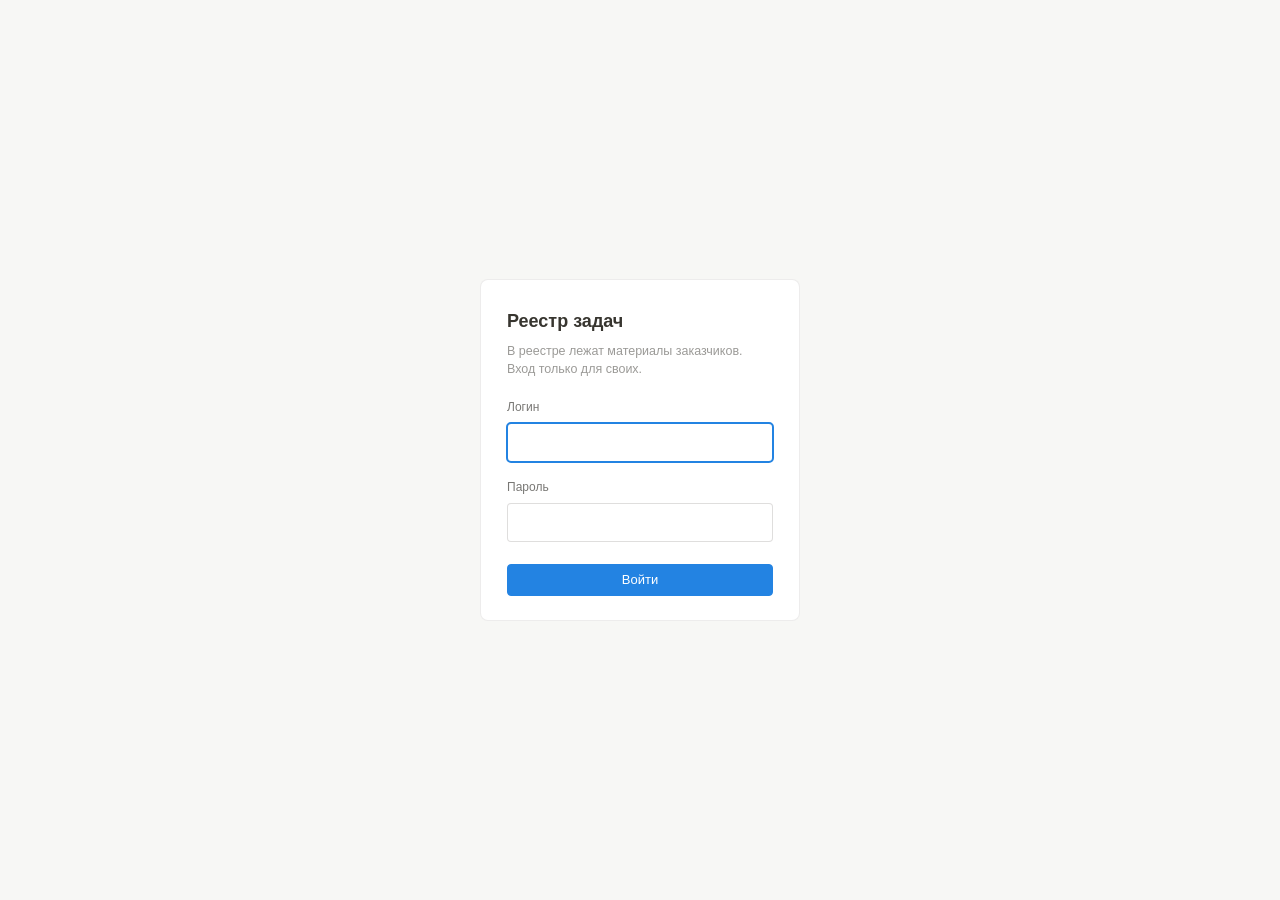
==== web/login.html @ e875ef7f "Вход по логину и паролю, запуск одной командой, разгрузка интерфейса Три вещи, которые нужны до депл" ====
<!DOCTYPE html>
<html lang="ru">
<head>
<meta charset="utf-8">
<meta name="viewport" content="width=device-width, initial-scale=1">
<title>Вход — Реестр задач</title>
<link rel="icon" href="data:image/svg+xml,<svg xmlns='http://www.w3.org/2000/svg' viewBox='0 0 16 16'><rect width='16' height='16' rx='3' fill='%23191919'/><rect x='4' y='4.2' width='8' height='1.6' rx='.8' fill='%23fff'/><rect x='4' y='7.2' width='8' height='1.6' rx='.8' fill='%23fff'/><rect x='4' y='10.2' width='4.6' height='1.6' rx='.8' fill='%23fff'/></svg>">
<link rel="stylesheet" href="app.css">
</head>
<body class="login">
  <form class="login__box" id="form">
    <div class="login__title">Реестр задач</div>
    <div class="login__sub">В реестре лежат материалы заказчиков. Вход только для своих.</div>

    <label class="field__label" for="login">Логин</label>
    <input id="login" name="login" autocomplete="username" autofocus required>

    <label class="field__label" for="password">Пароль</label>
    <input id="password" name="password" type="password" autocomplete="current-password" required>

    <div class="err" id="err" hidden></div>
    <button class="btn btn--primary btn--wide" id="submit" type="submit">Войти</button>
  </form>

<script>
"use strict";

// Страница входа не тянет app.js: он весь про реестр, который здесь ещё не
// показан, и грузить его до входа незачем.
const form = document.getElementById("form");
const err = document.getElementById("err");
const submit = document.getElementById("submit");

form.addEventListener("submit", async ev => {
  ev.preventDefault();
  err.hidden = true;
  submit.disabled = true;
  submit.textContent = "Проверяю…";

  try {
    const res = await fetch("/api/login", {
      method: "POST",
      headers: { "Content-Type": "application/json" },
      body: JSON.stringify({
        login: document.getElementById("login").value,
        password: document.getElementById("password").value,
      }),
    });
    if (res.ok) {
      location.href = "/";
      return;
    }
    const body = await res.json().catch(() => null);
    // Сообщение приходит с сервера и одинаково для любой неверной пары: иначе
    // подбирающий бесплатно узнаёт список заведённых логинов.
    err.textContent = (body && body.error) || "не удалось войти";
  } catch (e) {
    err.textContent = "сервер не ответил: " + e.message;
  }

  err.hidden = false;
  submit.disabled = false;
  submit.textContent = "Войти";
  document.getElementById("password").value = "";
  document.getElementById("password").focus();
});
</script>
</body>
</html>
---- web/app.css ----
/* Оформление реестра.
   Светлая тема с тонкими линейками: интерфейс должен читаться как документ, а не
   как панель управления. Числа в разметку не попадают — их присылает сервер. */

:root {
  --text: #37352f;
  --muted: #787774;
  --faint: #9b9a97;
  --bg: #ffffff;
  --panel: #f7f7f5;
  --hover: rgba(55, 53, 47, .06);
  --line: rgba(55, 53, 47, .09);
  --line-firm: rgba(55, 53, 47, .16);
  --blue: #2383e2;
  --red: #d44c47;
  --amber: #cb912f;
  --green: #448361;
  --red-bg: #fbecec;
  --amber-bg: #fbf3db;
  --green-bg: #edf3ec;
  --blue-bg: #e7f3f8;
}

* { box-sizing: border-box; }

html, body { margin: 0; height: 100%; }

body {
  font: 15px/1.55 -apple-system, BlinkMacSystemFont, "Segoe UI", Inter, Roboto,
        "Helvetica Neue", Arial, sans-serif;
  color: var(--text);
  background: var(--bg);
  -webkit-font-smoothing: antialiased;
}

/* Страница не прокручивается целиком: прокрутка живёт внутри колонок, чтобы
   боковой список всегда оставался на месте. */
.app {
  display: grid;
  grid-template-columns: 260px 1fr;
  height: 100vh;
  overflow: hidden;
}

/* --- боковая колонка --- */

.side {
  display: flex;
  flex-direction: column;
  background: var(--panel);
  border-right: 1px solid var(--line);
  min-height: 0;
}

.side__head { padding: 14px 14px 10px; }
.side__title { font-weight: 600; font-size: 14px; }
.side__sub { color: var(--faint); font-size: 12px; margin-top: 2px; }

.side__list { flex: 1; overflow-y: auto; padding: 4px 6px; min-height: 0; }

.side__foot { padding: 8px; border-top: 1px solid var(--line); }

.item {
  display: block;
  width: 100%;
  text-align: left;
  padding: 7px 8px;
  border: 0;
  border-radius: 4px;
  background: transparent;
  cursor: pointer;
  font: inherit;
  color: inherit;
}
.item:hover { background: var(--hover); }
.item[aria-current="true"] { background: rgba(55, 53, 47, .1); }

.item__title {
  font-size: 13.5px;
  font-weight: 500;
  display: -webkit-box;
  -webkit-line-clamp: 2;
  -webkit-box-orient: vertical;
  overflow: hidden;
}
.item__meta { font-size: 11.5px; color: var(--faint); margin-top: 2px; }
.item__meta--warn { color: var(--red); }

/* --- основная колонка --- */

.main { overflow-y: auto; min-height: 0; }

.empty { padding: 40px; color: var(--faint); }

.page { max-width: 940px; margin: 0 auto; padding: 40px 56px 96px; }

.crumb { font-size: 12.5px; color: var(--faint); }

h1 {
  font-size: 30px;
  line-height: 1.25;
  font-weight: 700;
  margin: 6px 0 14px;
  letter-spacing: -.01em;
}

/* --- сводка --- */

.head {
  display: flex;
  flex-wrap: wrap;
  gap: 8px 22px;
  padding: 14px 16px;
  border: 1px solid var(--line);
  border-radius: 6px;
  background: var(--panel);
}
.head__cell { min-width: 96px; }
.head__label { font-size: 11px; color: var(--faint); text-transform: uppercase; letter-spacing: .04em; }
.head__value { font-size: 14px; font-weight: 500; margin-top: 2px; }
.head__value--warn { color: var(--red); }

.warns { display: flex; flex-direction: column; gap: 4px; margin: 12px 0 0; }

/* display:flex у класса перебивает браузерное [hidden]{display:none}, и
   свёрнутый блок оставался на экране. */
.warns[hidden] { display: none; }

.warn {
  display: flex;
  align-items: baseline;
  gap: 7px;
  font-size: 13px;
  padding: 6px 10px;
  border-radius: 4px;
  background: var(--amber-bg);
  color: #7a5a13;
}
.warn--red { background: var(--red-bg); color: #8c2f2b; }
.warn--green { background: var(--green-bg); color: #2f5c43; }
.warn__mark { flex: none; }

/* --- полоса готовности --- */

.bar {
  height: 6px;
  border-radius: 3px;
  background: var(--line);
  overflow: hidden;
  margin-top: 8px;
}
.bar__fill { height: 100%; background: var(--blue); border-radius: 3px; }
.bar--slim { height: 4px; margin: 5px 0 0; }

/* --- разделы --- */

.sec { margin-top: 34px; }

.sec__head {
  display: flex;
  align-items: baseline;
  gap: 10px;
  border-bottom: 1px solid var(--line);
  padding-bottom: 6px;
  margin-bottom: 14px;
}
.sec__n {
  font-size: 11px;
  color: var(--faint);
  font-variant-numeric: tabular-nums;
}
.sec__title { font-size: 17px; font-weight: 600; }
.sec__note { font-size: 12.5px; color: var(--faint); margin-left: auto; }

/* --- поля --- */

.rows { display: grid; gap: 2px; }

.row {
  display: grid;
  grid-template-columns: 168px 1fr;
  gap: 14px;
  padding: 6px 0;
  align-items: start;
}
.row__label { font-size: 13px; color: var(--muted); padding-top: 1px; }
.row__value { font-size: 14px; min-width: 0; }

.miss { color: var(--faint); font-style: italic; }

/* Пометка происхождения. Кнопка, а не значок: по ней раскрывается цитата. */
.mark {
  font: 12px/1 ui-monospace, SFMono-Regular, Menlo, Consolas, monospace;
  color: var(--faint);
  border: 0;
  background: transparent;
  padding: 2px 3px;
  margin-left: 5px;
  border-radius: 3px;
  cursor: help;
  vertical-align: 1px;
}
.mark:hover { background: var(--hover); color: var(--text); }
.mark--quoted { color: var(--green); }
.mark--derived { color: var(--blue); }
.mark--computed { color: var(--muted); }
.mark--missing { color: var(--red); cursor: default; }

.quote {
  margin: 6px 0 2px;
  padding: 7px 11px;
  border-left: 2px solid var(--line-firm);
  background: var(--panel);
  border-radius: 0 4px 4px 0;
  font-size: 12.5px;
  color: var(--muted);
}
.quote__src { display: block; color: var(--faint); font-size: 11.5px; margin-bottom: 3px; }
.quote__note { display: block; margin-top: 5px; color: var(--text); }
.quote[hidden] { display: none; }

/* --- списки --- */

.list { list-style: none; margin: 0; padding: 0; display: grid; gap: 8px; }

.card {
  border: 1px solid var(--line);
  border-radius: 5px;
  padding: 10px 13px;
}
.card--warn { border-color: rgba(212, 76, 71, .32); background: var(--red-bg); }
.card__top { display: flex; align-items: baseline; gap: 9px; }
.card__title { font-size: 14px; font-weight: 500; }
.card__meta { font-size: 12px; color: var(--muted); margin-left: auto; flex: none; }
.card__body { font-size: 13px; color: var(--muted); margin-top: 4px; }

.tag {
  font-size: 11px;
  padding: 1px 7px;
  border-radius: 3px;
  background: var(--hover);
  color: var(--muted);
  flex: none;
}
.tag--red { background: var(--red-bg); color: #8c2f2b; }
.tag--amber { background: var(--amber-bg); color: #7a5a13; }
.tag--green { background: var(--green-bg); color: #2f5c43; }
.tag--blue { background: var(--blue-bg); color: #1a6b95; }

.ticks { list-style: none; margin: 0; padding: 0; display: grid; gap: 6px; }
.tick { display: grid; grid-template-columns: 20px 1fr; gap: 8px; font-size: 14px; }
.tick__box { color: var(--faint); font-size: 13px; }
.tick__box--met { color: var(--green); }
.tick__note { font-size: 12.5px; color: var(--faint); margin-top: 2px; }

/* --- этапы --- */

.steps { display: grid; gap: 1px; }

.step {
  display: grid;
  grid-template-columns: 1fr 96px 74px;
  gap: 12px;
  align-items: center;
  padding: 8px 0;
  border-bottom: 1px solid var(--line);
}
.step:last-child { border-bottom: 0; }
.step__title { font-size: 13.5px; }
.step__due { font-size: 12px; color: var(--faint); text-align: right; }
.step__due--late { color: var(--red); }
.step__pct {
  font-size: 12.5px;
  text-align: right;
  font-variant-numeric: tabular-nums;
  color: var(--muted);
}
.step__pct--done { color: var(--green); font-weight: 500; }

/* --- схема процесса --- */

/* Голова схемы — она же заголовок раздела: своей секции у схемы нет, иначе
   название печаталось бы дважды. */
.diagram { margin-top: 28px; }
.diagram + .diagram { margin-top: 40px; }

.diagram__head {
  display: flex;
  align-items: baseline;
  gap: 10px;
  border-bottom: 1px solid var(--line);
  padding-bottom: 6px;
  margin-bottom: 14px;
}
.diagram__title { font-size: 17px; font-weight: 600; }
.diagram__meta { font-size: 12px; color: var(--faint); margin-left: auto; }

.canvas {
  overflow-x: auto;
  border: 1px solid var(--line);
  border-radius: 5px;
  padding: 12px;
  background: var(--bg);
}

/* Сетка: колонка подписи дорожки плюс по колонке на каждый шаг. Число колонок
   приходит от сервера через --cols. */
.grid {
  display: grid;
  grid-template-columns: 132px repeat(var(--cols), minmax(128px, 1fr));
  gap: 6px;
  align-items: stretch;
  min-width: min-content;
}

.lane {
  grid-column: 1;
  font-size: 12px;
  color: var(--muted);
  padding: 8px 8px 8px 0;
  border-right: 1px solid var(--line);
  display: flex;
  align-items: center;
}

.node {
  border: 1px solid var(--line-firm);
  border-radius: 4px;
  padding: 7px 9px;
  background: var(--bg);
  font-size: 12.5px;
  display: flex;
  flex-direction: column;
  gap: 3px;
  min-height: 46px;
  justify-content: center;
}
.node--problem { border-color: rgba(212, 76, 71, .45); background: var(--red-bg); }
.node__n { font-size: 10.5px; color: var(--faint); font-variant-numeric: tabular-nums; }
.node__title { line-height: 1.35; }
.node__note { font-size: 11.5px; color: var(--muted); }

.flow { margin-top: 12px; display: grid; gap: 4px; }
.flow__row { font-size: 12.5px; color: var(--muted); }
.flow__row--back { color: var(--red); }
.flow__code {
  font: 11.5px/1 ui-monospace, SFMono-Regular, Menlo, Consolas, monospace;
  color: var(--faint);
}

.changes { list-style: none; margin: 12px 0 0; padding: 0; display: grid; gap: 5px; }
.change { display: flex; gap: 9px; align-items: baseline; font-size: 13px; }

/* --- вкладки --- */

.tabs {
  display: flex;
  gap: 2px;
  border-bottom: 1px solid var(--line);
  margin: 22px 0 0;
}

.tab {
  border: 0;
  background: transparent;
  padding: 7px 11px;
  font: inherit;
  font-size: 13.5px;
  color: var(--muted);
  cursor: pointer;
  border-bottom: 2px solid transparent;
  margin-bottom: -1px;
}
.tab:hover { color: var(--text); }
.tab[aria-selected="true"] { color: var(--text); border-bottom-color: var(--text); font-weight: 500; }
.tab__n { color: var(--faint); font-size: 12px; margin-left: 4px; }

.panel[hidden] { display: none; }

/* --- кнопки --- */

.btn {
  font: inherit;
  font-size: 13px;
  padding: 5px 11px;
  border: 1px solid var(--line-firm);
  border-radius: 4px;
  background: var(--bg);
  color: var(--text);
  cursor: pointer;
}
.btn:hover { background: var(--hover); }
.btn--primary { background: var(--blue); border-color: var(--blue); color: #fff; }
.btn--primary:hover { background: #1b74ca; }
.btn--wide { width: 100%; }
.btn[disabled] { opacity: .5; cursor: default; }

.actions { display: flex; gap: 8px; align-items: center; margin: 16px 0 0; }
.actions__note { font-size: 12px; color: var(--faint); }

/* --- источники --- */

.src {
  display: grid;
  grid-template-columns: 1fr auto;
  gap: 10px;
  align-items: baseline;
  padding: 8px 0;
  border-bottom: 1px solid var(--line);
}
.src:last-of-type { border-bottom: 0; }
.src__title { font-size: 13.5px; }
.src__meta { font-size: 12px; color: var(--faint); }

.body {
  margin: 4px 0 10px;
  padding: 11px 13px;
  background: var(--panel);
  border-radius: 4px;
  font: 12.5px/1.6 ui-monospace, SFMono-Regular, Menlo, Consolas, monospace;
  white-space: pre-wrap;
  max-height: 340px;
  overflow-y: auto;
}
.body[hidden] { display: none; }

/* --- журнал фактов --- */

.facts { width: 100%; border-collapse: collapse; font-size: 13px; }
.facts th {
  text-align: left;
  font-size: 11px;
  color: var(--faint);
  text-transform: uppercase;
  letter-spacing: .04em;
  font-weight: 500;
  padding: 0 10px 6px 0;
  border-bottom: 1px solid var(--line);
}
.facts td { padding: 6px 10px 6px 0; border-bottom: 1px solid var(--line); vertical-align: top; }
.facts__field { font: 12px ui-monospace, SFMono-Regular, Menlo, Consolas, monospace; color: var(--muted); }
.facts__num { text-align: right; font-variant-numeric: tabular-nums; color: var(--muted); white-space: nowrap; }

/* --- диалог --- */

.modal { border: 0; padding: 0; border-radius: 6px; box-shadow: 0 12px 32px rgba(15, 15, 15, .18); }
.modal::backdrop { background: rgba(15, 15, 15, .28); }
.modal__box { width: min(520px, 92vw); }
.modal__head { padding: 14px 18px; font-weight: 600; border-bottom: 1px solid var(--line); }
.modal__body { padding: 14px 18px; display: grid; gap: 11px; max-height: 62vh; overflow-y: auto; }
.modal__foot {
  padding: 12px 18px;
  display: flex;
  justify-content: flex-end;
  gap: 8px;
  border-top: 1px solid var(--line);
}

.field { display: grid; gap: 4px; }
.field__label { font-size: 12px; color: var(--muted); }
.field__hint { font-size: 12px; color: var(--faint); }
.field input, .field select, .field textarea {
  font: inherit;
  font-size: 14px;
  padding: 6px 9px;
  border: 1px solid var(--line-firm);
  border-radius: 4px;
  background: var(--bg);
  color: var(--text);
}
.field textarea { min-height: 128px; resize: vertical; font-size: 13px; }
.field input:focus, .field select:focus, .field textarea:focus {
  outline: 2px solid rgba(35, 131, 226, .4);
  outline-offset: -1px;
  border-color: var(--blue);
}

.err {
  margin: 12px 0 0;
  padding: 8px 11px;
  border-radius: 4px;
  background: var(--red-bg);
  color: #8c2f2b;
  font-size: 13px;
}

/* Сообщение о том, что всё прошло. Та же форма, что и у ошибки, но не красная:
   «перенесено 6 сообщений» в красной рамке читается как беда. */
.done {
  margin: 12px 0 0;
  padding: 8px 11px;
  border-radius: 4px;
  background: var(--green-bg);
  color: #2f5c43;
  font-size: 13px;
}

@media (max-width: 860px) {
  .app { grid-template-columns: 1fr; }
  .side { display: none; }
  .page { padding: 24px 18px 72px; }
  .row { grid-template-columns: 1fr; gap: 2px; }
}

@media (prefers-reduced-motion: no-preference) {
  .bar__fill { transition: width .25s ease; }
}

/* --- история версий --- */

.versions__row {
  display: flex;
  align-items: center;
  gap: 10px;
  padding: 7px 0;
  border-bottom: 1px solid var(--line);
  font-size: 13px;
}

.versions__label { font-weight: 500; }

.btn--small { padding: 3px 8px; font-size: 12px; }

.diff { margin-top: 18px; }

.diff__section {
  margin: 16px 0 6px;
  font-size: 13px;
  font-weight: 600;
}

/* Полоса слева цветом вида изменения: пропавшее и появившееся различаются
   раньше, чем читатель дойдёт до слов. */
.diff__row {
  padding: 6px 10px;
  margin-bottom: 4px;
  border-left: 3px solid var(--line);
  border-radius: 0 4px 4px 0;
  font-size: 13px;
}

.diff__row--added { border-left-color: #2f5c43; background: var(--green-bg); }
.diff__row--removed { border-left-color: #8c2f2b; background: var(--red-bg); }
.diff__row--edited { border-left-color: #7a5a13; background: var(--amber-bg); }

.diff__field {
  font-weight: 500;
  margin-bottom: 3px;
}

.diff__before { color: #8c2f2b; }
.diff__after { color: #2f5c43; }

/* --- страница входа --- */

.login {
  display: flex;
  align-items: center;
  justify-content: center;
  min-height: 100vh;
  background: var(--panel);
}

.login__box {
  width: 320px;
  padding: 28px 26px 24px;
  background: var(--bg);
  border: 1px solid var(--line);
  border-radius: 8px;
  display: flex;
  flex-direction: column;
  gap: 6px;
}

.login__title { font-size: 18px; font-weight: 600; }
.login__sub {
  font-size: 12.5px;
  color: var(--faint);
  margin-bottom: 14px;
  line-height: 1.45;
}

.login input {
  font: inherit;
  padding: 7px 10px;
  border: 1px solid var(--line-firm);
  border-radius: 4px;
  margin-bottom: 10px;
}
.login input:focus { outline: 2px solid var(--blue); outline-offset: -1px; }

.login .btn { margin-top: 6px; }
.login .err { margin: 0 0 4px; }

/* --- кто вошёл --- */

.side__user {
  display: flex;
  align-items: center;
  gap: 8px;
  font-size: 12px;
  color: var(--faint);
  padding: 8px 8px 0;
}
.side__user button {
  margin-left: auto;
  border: 0;
  background: transparent;
  font: inherit;
  color: var(--blue);
  cursor: pointer;
  padding: 0;
}
.side__user button:hover { text-decoration: underline; }

/* --- «что к какому блоку относится» --- */

/* Замечание заказчика было ровно об этом: в длинной прокрутке теряется, к
   какому разделу относится то, что сейчас на экране. Полоса вкладок и заголовок
   раздела прилипают к верху, поэтому ответ на вопрос виден всегда, а не только
   в момент, когда до заголовка долистали. */

.tabs {
  position: sticky;
  top: 0;
  z-index: 3;
  background: var(--bg);
  /* Тень вместо линии: линия у липкого элемента сливается с линией раздела,
     который под него подъезжает. */
  box-shadow: 0 1px 0 var(--line);
}

.sec__head {
  position: sticky;
  /* Ровно под полосой вкладок: заголовок раздела встаёт вторым ярусом, а не
     прячется за ней. */
  top: 35px;
  z-index: 2;
  background: var(--bg);
  padding-top: 8px;
}

/* --- предупреждения --- */

/* Пять цветных полос подряд кричали одинаково громко, и от этого не значило
   ничего ни одно. Красные — то, из-за чего работа стоит, — остаются на виду;
   остальное сворачивается в одну строку и раскрывается по нажатию. */

.warns__more {
  border: 0;
  background: transparent;
  font: inherit;
  font-size: 12.5px;
  color: var(--muted);
  cursor: pointer;
  padding: 4px 0 0;
  text-align: left;
}
.warns__more:hover { color: var(--text); text-decoration: underline; }

/* --- строка под заголовком --- */

/* «Аналитик» и «фактов» уехали из ряда кнопок: это не действие, а сведения о
   том, кем и из чего собран срез. Рядом с кнопками они читались как подпись к
   ним. */
.byline {
  font-size: 12.5px;
  color: var(--faint);
  margin-top: 10px;
}
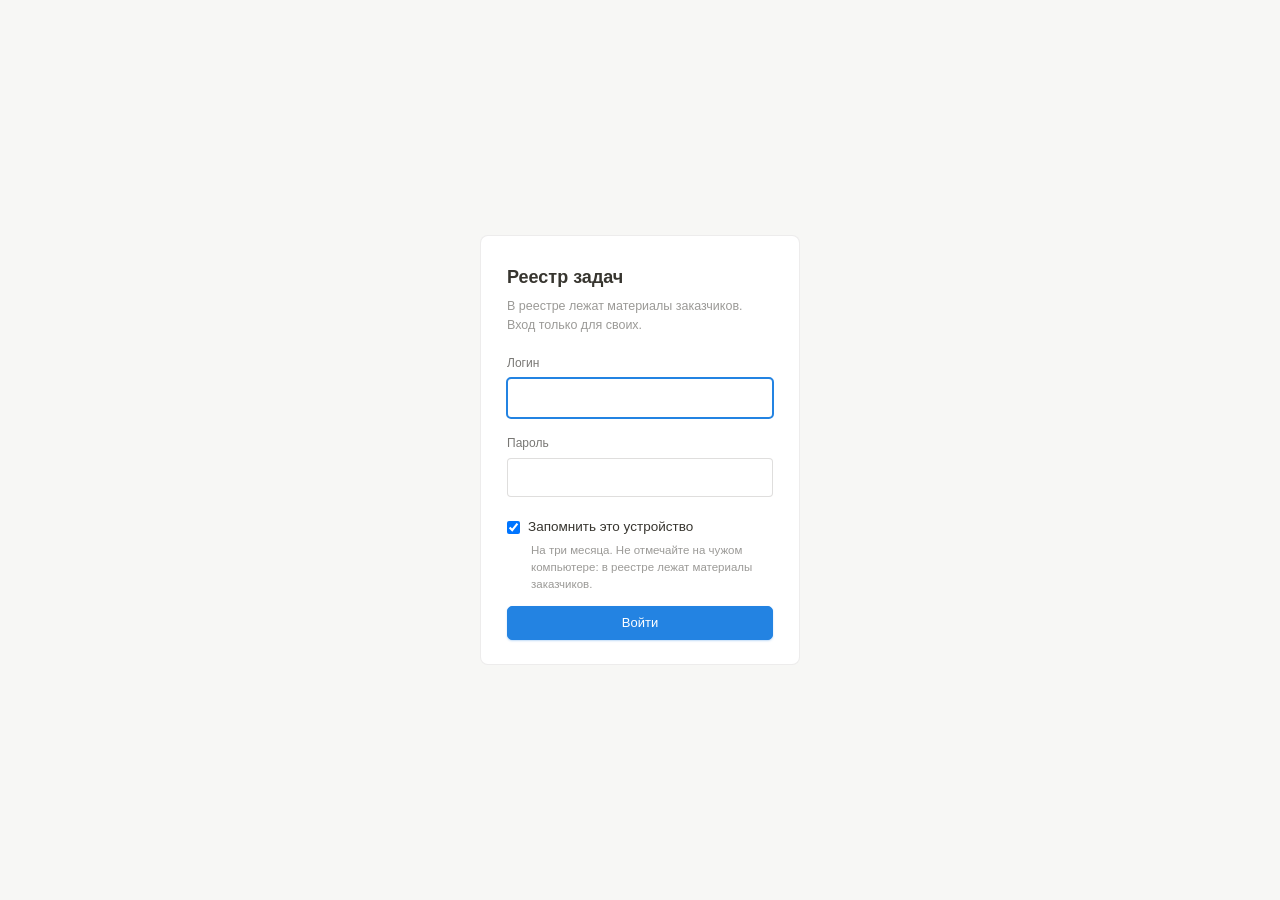
==== commit 1aa09dc8: "Вход запоминается: ключ подписи переживает перезапуск, пропуск живёт три месяца Заказчик набирал лог" ====
--- a/web/login.html
+++ b/web/login.html
@@ -17,6 +17,12 @@
 
     <label class="field__label" for="password">Пароль</label>
     <input id="password" name="password" type="password" autocomplete="current-password" required>
+
+    <label class="login__remember">
+      <input id="remember" type="checkbox" checked>
+      <span>Запомнить это устройство</span>
+    </label>
+    <div class="login__hint">На три месяца. Не отмечайте на чужом компьютере: в реестре лежат материалы заказчиков.</div>
 
     <div class="err" id="err" hidden></div>
     <button class="btn btn--primary btn--wide" id="submit" type="submit">Войти</button>
@@ -44,6 +50,7 @@
       body: JSON.stringify({
         login: document.getElementById("login").value,
         password: document.getElementById("password").value,
+        remember: document.getElementById("remember").checked,
       }),
     });
     if (res.ok) {
--- a/web/app.css
+++ b/web/app.css
@@ -52,38 +52,51 @@
   min-height: 0;
 }
 
-.side__head { padding: 14px 14px 10px; }
-.side__title { font-weight: 600; font-size: 14px; }
-.side__sub { color: var(--faint); font-size: 12px; margin-top: 2px; }
-
-.side__list { flex: 1; overflow-y: auto; padding: 4px 6px; min-height: 0; }
-
-.side__foot { padding: 8px; border-top: 1px solid var(--line); }
-
+.side__head { padding: 18px 16px 12px; }
+.side__title { font-weight: 600; font-size: 15px; letter-spacing: -.01em; }
+.side__sub { color: var(--faint); font-size: 11.5px; margin-top: 3px; }
+
+.side__list { flex: 1; overflow-y: auto; padding: 4px 8px 8px; min-height: 0; }
+
+.side__foot {
+  padding: 10px;
+  border-top: 1px solid var(--line);
+  display: grid;
+  gap: 6px;
+}
+
+/* Полоса слева у выбранной задачи вместо заливки: заливка на светлой панели
+   почти не видна, а полоса читается сразу и не пачкает фон. */
 .item {
   display: block;
   width: 100%;
   text-align: left;
-  padding: 7px 8px;
+  padding: 8px 10px;
   border: 0;
-  border-radius: 4px;
+  border-left: 2px solid transparent;
+  border-radius: 0 5px 5px 0;
   background: transparent;
   cursor: pointer;
   font: inherit;
   color: inherit;
 }
 .item:hover { background: var(--hover); }
-.item[aria-current="true"] { background: rgba(55, 53, 47, .1); }
+.item[aria-current="true"] {
+  background: var(--bg);
+  border-left-color: var(--blue);
+  box-shadow: 0 1px 2px rgba(55, 53, 47, .06);
+}
 
 .item__title {
   font-size: 13.5px;
   font-weight: 500;
+  line-height: 1.35;
   display: -webkit-box;
   -webkit-line-clamp: 2;
   -webkit-box-orient: vertical;
   overflow: hidden;
 }
-.item__meta { font-size: 11.5px; color: var(--faint); margin-top: 2px; }
+.item__meta { font-size: 11.5px; color: var(--faint); margin-top: 3px; }
 .item__meta--warn { color: var(--red); }
 
 /* --- основная колонка --- */
@@ -92,53 +105,91 @@
 
 .empty { padding: 40px; color: var(--faint); }
 
-.page { max-width: 940px; margin: 0 auto; padding: 40px 56px 96px; }
-
-.crumb { font-size: 12.5px; color: var(--faint); }
+.page { max-width: 940px; margin: 0 auto; padding: 44px 56px 120px; }
+
+/* Ширина среза выбрана для чтения прозы. Журнал — таблица в девять столбцов, и
+   в той же колонке половина из них уходила под прокрутку. Предела ширины у него
+   нет: столбцы должны помещаться все, а если окно узкое, прокрутка живёт внутри
+   таблицы и заголовок страницы с места не съезжает. */
+.page--wide { max-width: none; padding: 44px 32px 120px; }
+
+.crumb { font-size: 12.5px; color: var(--faint); line-height: 1.45; }
 
 h1 {
-  font-size: 30px;
-  line-height: 1.25;
-  font-weight: 700;
-  margin: 6px 0 14px;
-  letter-spacing: -.01em;
+  font-size: 29px;
+  line-height: 1.22;
+  font-weight: 650;
+  margin: 8px 0 20px;
+  letter-spacing: -.018em;
+  /* Заголовок задачи бывает длинным и с переносами внутри слов — держим его
+     цельным блоком, а не рваной лесенкой. */
+  text-wrap: balance;
 }
 
 /* --- сводка --- */
 
+/* Сетка, а не перенос по строке. На flex-wrap ячейки разъезжались: готовность
+   с полосой растягивалась на весь остаток, а «Срез» с датой ужимался до двух
+   строк. Сетка даёт равные колонки и одинаковые отбивки при любой ширине. */
 .head {
-  display: flex;
-  flex-wrap: wrap;
-  gap: 8px 22px;
-  padding: 14px 16px;
+  display: grid;
+  grid-template-columns: repeat(auto-fit, minmax(112px, 1fr));
+  gap: 16px 20px;
+  padding: 18px 20px;
   border: 1px solid var(--line);
-  border-radius: 6px;
+  border-radius: 8px;
   background: var(--panel);
 }
-.head__cell { min-width: 96px; }
-.head__label { font-size: 11px; color: var(--faint); text-transform: uppercase; letter-spacing: .04em; }
-.head__value { font-size: 14px; font-weight: 500; margin-top: 2px; }
+
+/* Растяжки у готовности нет намеренно. Заняв две колонки, она выталкивала
+   «Срез» на вторую строку, и сводка из одной ровной ленты превращалась в
+   лесенку. Полосе хватает и одной колонки. */
+
+.head__label {
+  font-size: 10.5px;
+  font-weight: 500;
+  color: var(--faint);
+  text-transform: uppercase;
+  letter-spacing: .07em;
+}
+.head__value {
+  font-size: 15px;
+  font-weight: 500;
+  margin-top: 4px;
+  line-height: 1.35;
+}
 .head__value--warn { color: var(--red); }
-
-.warns { display: flex; flex-direction: column; gap: 4px; margin: 12px 0 0; }
+.head__value .crumb { margin-top: 2px; }
+
+.warns { display: flex; flex-direction: column; gap: 2px; margin: 16px 0 0; }
 
 /* display:flex у класса перебивает браузерное [hidden]{display:none}, и
    свёрнутый блок оставался на экране. */
 .warns[hidden] { display: none; }
 
+/* Боковая линейка вместо заливки во всю ширину. Залитые плашки читались как
+   ряд кнопок и перетягивали внимание с самого среза; линейка отмечает строку,
+   не выкрикивая её. */
 .warn {
   display: flex;
   align-items: baseline;
-  gap: 7px;
-  font-size: 13px;
-  padding: 6px 10px;
-  border-radius: 4px;
-  background: var(--amber-bg);
-  color: #7a5a13;
-}
-.warn--red { background: var(--red-bg); color: #8c2f2b; }
-.warn--green { background: var(--green-bg); color: #2f5c43; }
-.warn__mark { flex: none; }
+  gap: 9px;
+  font-size: 13.5px;
+  padding: 5px 0 5px 12px;
+  border-left: 2px solid var(--amber);
+  color: var(--text);
+}
+.warn--red { border-left-color: var(--red); }
+.warn--green { border-left-color: var(--green); }
+
+.warn__mark {
+  flex: none;
+  color: var(--amber);
+  font-size: 12px;
+  width: 10px;
+}
+.warn--red .warn__mark { color: var(--red); }
+.warn--green .warn__mark { color: var(--green); }
 
 /* --- полоса готовности --- */
 
@@ -154,37 +205,53 @@
 
 /* --- разделы --- */
 
-.sec { margin-top: 34px; }
+.sec { margin-top: 40px; }
 
 .sec__head {
   display: flex;
   align-items: baseline;
-  gap: 10px;
+  gap: 12px;
   border-bottom: 1px solid var(--line);
-  padding-bottom: 6px;
-  margin-bottom: 14px;
-}
+  padding-bottom: 8px;
+  margin-bottom: 18px;
+}
+
+/* Номер раздела набран как номер страницы в книге: мельче текста, в отдельной
+   колонке одинаковой ширины, чтобы заголовки стояли по одной вертикали. */
 .sec__n {
   font-size: 11px;
   color: var(--faint);
   font-variant-numeric: tabular-nums;
-}
-.sec__title { font-size: 17px; font-weight: 600; }
+  min-width: 12px;
+  text-align: right;
+}
+.sec__title { font-size: 18px; font-weight: 600; letter-spacing: -.01em; }
 .sec__note { font-size: 12.5px; color: var(--faint); margin-left: auto; }
 
 /* --- поля --- */
 
-.rows { display: grid; gap: 2px; }
+.rows { display: grid; }
 
 .row {
   display: grid;
-  grid-template-columns: 168px 1fr;
-  gap: 14px;
-  padding: 6px 0;
+  grid-template-columns: 176px 1fr;
+  gap: 16px;
+  padding: 9px 0;
   align-items: start;
-}
+  /* Тонкая линейка между строками: глаз ведёт от подписи к значению, не
+     перескакивая на соседнюю строку. Заметнее рамки и тише полосатости. */
+  border-bottom: 1px solid var(--line);
+}
+.row:last-child { border-bottom: 0; }
+
 .row__label { font-size: 13px; color: var(--muted); padding-top: 1px; }
-.row__value { font-size: 14px; min-width: 0; }
+.row__value {
+  font-size: 14.5px;
+  min-width: 0;
+  /* Строка длиннее семидесяти знаков читается тяжело: глаз теряет начало
+     следующей. Значения бывают в абзац, и ширину им стоит ограничить. */
+  max-width: 62ch;
+}
 
 .miss { color: var(--faint); font-style: italic; }
 
@@ -382,20 +449,36 @@
 .btn {
   font: inherit;
   font-size: 13px;
-  padding: 5px 11px;
+  font-weight: 500;
+  padding: 6px 13px;
   border: 1px solid var(--line-firm);
-  border-radius: 4px;
+  border-radius: 5px;
   background: var(--bg);
   color: var(--text);
   cursor: pointer;
 }
-.btn:hover { background: var(--hover); }
-.btn--primary { background: var(--blue); border-color: var(--blue); color: #fff; }
-.btn--primary:hover { background: #1b74ca; }
+.btn:hover { background: var(--hover); border-color: rgba(55, 53, 47, .26); }
+.btn--primary {
+  background: var(--blue);
+  border-color: var(--blue);
+  color: #fff;
+  box-shadow: 0 1px 2px rgba(35, 131, 226, .28);
+}
+.btn--primary:hover { background: #1b74ca; border-color: #1b74ca; }
 .btn--wide { width: 100%; }
-.btn[disabled] { opacity: .5; cursor: default; }
-
-.actions { display: flex; gap: 8px; align-items: center; margin: 16px 0 0; }
+.btn[disabled] { opacity: .5; cursor: default; box-shadow: none; }
+
+/* Обводка по клавиатуре, но не по мыши: :focus-visible отличает одно от
+   другого, а рамка вокруг только что нажатой кнопки выглядит как ошибка. */
+.btn:focus-visible,
+.tab:focus-visible,
+.item:focus-visible,
+.mark:focus-visible {
+  outline: 2px solid var(--blue);
+  outline-offset: 2px;
+}
+
+.actions { display: flex; gap: 8px; align-items: center; margin: 20px 0 0; flex-wrap: wrap; }
 .actions__note { font-size: 12px; color: var(--faint); }
 
 /* --- источники --- */
@@ -589,6 +672,27 @@
 }
 .login input:focus { outline: 2px solid var(--blue); outline-offset: -1px; }
 
+/* Галочка «запомнить» набрана мельче полей: это уточнение к входу, а не ещё
+   одно обязательное поле. Отмечена по умолчанию — вход набирают на своём
+   компьютере в девяти случаях из десяти, — но предупреждение о чужом стоит
+   рядом, а не в справке. */
+.login__remember {
+  display: flex;
+  align-items: center;
+  gap: 8px;
+  font-size: 13.5px;
+  margin-top: 4px;
+  cursor: pointer;
+}
+.login__remember input { width: auto; margin: 0; }
+
+.login__hint {
+  font-size: 11.5px;
+  color: var(--faint);
+  line-height: 1.45;
+  margin: -2px 0 2px 24px;
+}
+
 .login .btn { margin-top: 6px; }
 .login .err { margin: 0 0 4px; }
 
@@ -668,3 +772,722 @@
   color: var(--faint);
   margin-top: 10px;
 }
+
+/* --- полоса занятости --- */
+
+/* Сборка среза моделью занимает около минуты. Замершая кнопка на минуту
+   выглядит как зависший интерфейс, и человек жмёт её второй раз. Полоса вверху
+   говорит, что работа идёт, а секунды на кнопке — сколько уже. */
+
+.progress {
+  position: fixed;
+  top: 0;
+  left: 0;
+  right: 0;
+  height: 2px;
+  z-index: 100;
+  background: transparent;
+  overflow: hidden;
+  pointer-events: none;
+}
+.progress[hidden] { display: none; }
+
+.progress__bar {
+  position: absolute;
+  height: 100%;
+  width: 30%;
+  background: var(--blue);
+  border-radius: 0 2px 2px 0;
+  animation: crawl 1.4s ease-in-out infinite;
+}
+
+/* Полоса не притворяется, будто знает долю выполнения: она её не знает.
+   Движение говорит «работа идёт», и не более того. */
+@keyframes crawl {
+  0%   { left: -30%; width: 30%; }
+  50%  { left: 35%;  width: 45%; }
+  100% { left: 100%; width: 30%; }
+}
+
+@media (prefers-reduced-motion: reduce) {
+  .progress__bar { animation: none; left: 0; width: 100%; opacity: .5; }
+}
+
+/* --- мелочи --- */
+
+/* Кнопки и вкладки чуть отзывчивее: нажатие видно, а не угадывается. */
+.btn, .tab, .item { transition: background-color .12s ease, color .12s ease; }
+.btn:active:not([disabled]) { transform: translateY(1px); }
+
+/* Сообщение о том, что вышло, появляется плавно: мгновенно возникшая строка
+   читается как ошибка вёрстки. */
+.done, .err { animation: appear .18s ease-out; }
+
+@keyframes appear {
+  from { opacity: 0; transform: translateY(-3px); }
+  to   { opacity: 1; transform: none; }
+}
+
+@media (prefers-reduced-motion: reduce) {
+  .btn, .tab, .item { transition: none; }
+  .done, .err { animation: none; }
+}
+
+/* --- поиск в списке --- */
+
+.field__search {
+  font: inherit;
+  font-size: 13px;
+  padding: 5px 9px;
+  border: 1px solid var(--line-firm);
+  border-radius: 4px;
+  margin-bottom: 5px;
+  width: 100%;
+}
+.field__search:focus { outline: 2px solid var(--blue); outline-offset: -1px; }
+
+/* Список показывается развёрнутым, а не выпадашкой: с поиском над ним видно
+   сразу, сколько всего подошло и что именно. */
+.field__list {
+  width: 100%;
+  font: inherit;
+  font-size: 13px;
+}
+
+/* --- общая отделка --- */
+
+/* Выделение текста в тон интерфейсу: синий по умолчанию у каждого браузера
+   свой, и на светлом фоне он бывает ядовитым. */
+::selection { background: rgba(35, 131, 226, .18); }
+
+/* Полосы прокрутки тоньше и тише. В реестре прокручиваются две колонки, и
+   системная полоса шириной в палец забирает место у списка задач. */
+.main, .side__list, .field__list {
+  scrollbar-width: thin;
+  scrollbar-color: rgba(55, 53, 47, .22) transparent;
+}
+
+/* Карточки чуть мягче: рамка вместо тени, тень только под наведением — так
+   список читается как перечень, а не как груда плиток. */
+.card { transition: border-color .12s ease, box-shadow .12s ease; }
+.card:hover { border-color: var(--line-firm); }
+
+/* Пустой экран не должен выглядеть поломкой. */
+.empty {
+  padding: 56px 40px;
+  color: var(--faint);
+  font-size: 14px;
+  text-align: center;
+}
+
+/* Вкладки: подчёркивание толще и ближе к тексту, счётчик — тише. */
+.tab { padding: 8px 12px; }
+.tab[aria-selected="true"] { border-bottom-width: 2px; }
+.tab__n { font-variant-numeric: tabular-nums; }
+
+/* Подпись под заголовком набрана чуть просторнее: это служебная строка, и
+   плотный набор делал её похожей на текст среза. */
+.byline { letter-spacing: .01em; }
+
+/* Полоса готовности: плавный рост, чтобы пересборка была видна движением, а не
+   мельканием. */
+.bar__fill { transition: width .35s ease; }
+
+@media (prefers-reduced-motion: reduce) {
+  .bar__fill, .card { transition: none; }
+}
+
+/* --- узкий экран --- */
+
+/* Реестр смотрят и с ноутбука, и со второго монитора вполовину ширины. На
+   узком боковая колонка ужимается, а поля перестают делиться на две колонки —
+   подпись встаёт над значением. */
+/* На ноутбучном экране широкие поля страницы съедают место, которого и так
+   мало: сводка перестаёт помещаться в одну строку. */
+@media (max-width: 1200px) {
+  .page { padding: 36px 32px 100px; }
+}
+
+/* Нижняя граница здесь обязательна. Ниже 860 боковая колонка скрыта, а это
+   правило шло в файле позже и возвращало сетке две колонки — скрытая колонка
+   из потока выпадала, и содержимое занимало первую, шириной в 210 пикселей.
+   Страница схлопывалась в узкую ленту, и виноватым выглядел не тот блок. */
+@media (max-width: 900px) and (min-width: 861px) {
+  .app { grid-template-columns: 210px 1fr; }
+}
+
+@media (max-width: 900px) {
+  .page { padding: 28px 22px 96px; }
+  h1 { font-size: 24px; }
+  .row { grid-template-columns: 1fr; gap: 2px; }
+  .row__label { color: var(--faint); font-size: 12px; }
+}
+
+/* Строка «кто вошёл» — часть подвала, а не отдельная полоска: рамка сверху
+   отделяет её от списка задач вместе с кнопками. */
+.side__user {
+  border-top: 1px solid var(--line);
+  padding: 10px 12px 0;
+  margin-top: auto;
+}
+.side__foot { border-top: 0; padding-top: 8px; }
+
+/* Строка про чат бывает длинной и уводит взгляд от сводки. Оставляем её
+   тихой и в один абзац, без разрыва посреди номера сообщения. */
+.crumb--chat {
+  margin-top: 10px;
+  padding-left: 12px;
+  border-left: 2px solid var(--line);
+}
+
+/* Пояснения под заголовком не тянутся во всю ширину: строка в сто знаков
+   читается тяжело, глаз теряет начало следующей. */
+.page > .crumb { max-width: 68ch; }
+
+/* --- справка и проза --- */
+
+/* Паспорт задачи — справка, а не текст для чтения: имена, даты, номера. Строки
+   «подпись — значение» во всю ширину читались как форма, которую заполнили и
+   забыли. Плотная сетка ставит их в один взгляд и не притворяется прозой. */
+.spec {
+  display: grid;
+  grid-template-columns: repeat(auto-fit, minmax(184px, 1fr));
+  gap: 14px 28px;
+}
+
+.spec__label {
+  font-size: 10.5px;
+  font-weight: 500;
+  color: var(--faint);
+  text-transform: uppercase;
+  letter-spacing: .07em;
+  margin-bottom: 3px;
+}
+/* Значения в справке чуть плотнее по начертанию, чем подписи над ними: справку
+   читают по значениям, а подписи только объясняют, что это за значение. Без
+   этой разницы паспорт был ровным серым полем, по которому глаз скользил. */
+.spec__value { font-size: 14.5px; font-weight: 500; line-height: 1.4; }
+
+/* Цель — единственное место среза, которое читают целиком, а не глазами по
+   диагонали. Ей и набор как у текста: крупнее, свободнее, в колонке нормальной
+   для чтения ширины. */
+.lead + .lead { margin-top: 20px; }
+
+.lead__label {
+  font-size: 10.5px;
+  font-weight: 500;
+  color: var(--faint);
+  text-transform: uppercase;
+  letter-spacing: .07em;
+  margin-bottom: 5px;
+}
+.lead__text {
+  font-size: 16.5px;
+  line-height: 1.5;
+  max-width: 60ch;
+}
+
+/* Подзаголовок внутри раздела. Раньше он собирался из .sec__head с правками
+   размера по месту и выглядел как заголовок раздела помельче — граница между
+   «раздел» и «часть раздела» терялась. */
+.sub {
+  display: flex;
+  align-items: baseline;
+  gap: 10px;
+  font-size: 13px;
+  font-weight: 600;
+  color: var(--muted);
+  margin: 26px 0 10px;
+  letter-spacing: .01em;
+  padding-bottom: 5px;
+  /* Волосяная линейка отделяет часть раздела от предыдущего списка. Без неё
+     «Осталось» после двенадцати строк «Сделано» читалось как тринадцатая. */
+  border-bottom: 1px solid var(--line);
+}
+
+/* Счёт у подзаголовка: сколько строк в списке и сколько из них закрыто. Прижат
+   вправо, чтобы у всех подзаголовков он стоял по одной вертикали и читался
+   столбцом, а не хвостом каждой подписи. */
+.sub__note {
+  margin-left: auto;
+  font-weight: 400;
+  font-size: 12px;
+  color: var(--faint);
+  font-variant-numeric: tabular-nums;
+}
+
+/* Отступ сверху нужен подзаголовку только когда над ним что-то есть. Сразу под
+   шапкой раздела — например, у статуса без вех — он оставлял пустую полосу на
+   первом экране. */
+.sec__head + .sub { margin-top: 4px; }
+
+/* Критерии приёмки: выполненный отличается от невыполненного не только
+   галочкой, но и тоном — по списку видно счёт, не вчитываясь. */
+.tick { padding: 4px 0; align-items: baseline; }
+.tick__box { font-size: 14px; }
+.tick--met .tick__text { color: var(--muted); }
+.tick__text { line-height: 1.45; }
+
+/* Номер критерия — отдельной колонкой. Приклеенный к тексту, он ломал выключку:
+   вторая строка длинного критерия начиналась под цифрой, а не под словом. */
+.tick { grid-template-columns: 20px auto 1fr; }
+.tick > div { grid-column: 3; }
+.tick__n {
+  font-size: 12px;
+  color: var(--faint);
+  font-variant-numeric: tabular-nums;
+  min-width: 14px;
+}
+
+/* --- журнал инцидентов --- */
+
+/* Журнал — таблица, потому что таблицей его и вели. Просматривают его по
+   столбцу: у кого за месяц накопилось, где эскалации не было. Карточки
+   заставляли читать запись целиком, чтобы найти в ней одно поле. */
+.sheet {
+  margin-top: 22px;
+  overflow-x: auto;
+  border: 1px solid var(--line);
+  border-radius: 6px;
+}
+
+.journal {
+  border-collapse: collapse;
+  /* Минимум, ниже которого столбцы слипаются. Ниже него таблица уезжает под
+     горизонтальную прокрутку .sheet, а не ломается. */
+  min-width: 1080px;
+  width: 100%;
+  font-size: 13px;
+}
+
+.journal th {
+  position: sticky;
+  top: 0;
+  z-index: 1;
+  background: var(--panel);
+  text-align: left;
+  font-size: 10.5px;
+  font-weight: 600;
+  color: var(--muted);
+  text-transform: uppercase;
+  letter-spacing: .06em;
+  padding: 10px 12px;
+  border-bottom: 1px solid var(--line-firm);
+  white-space: nowrap;
+}
+
+.journal td {
+  padding: 12px;
+  border-bottom: 1px solid var(--line);
+  vertical-align: top;
+}
+
+.journal tbody tr:last-child td { border-bottom: none; }
+.jr:hover td { background: var(--hover); }
+
+/* Внешняя помеха — не претензия к человеку: она объясняет срыв, а не служит
+   поводом снизить оценку. Приглушённая строка говорит это до того, как
+   прочитают колонку «в зоне контроля». */
+.jr--external td { color: var(--muted); }
+
+.jr__date { white-space: nowrap; font-variant-numeric: tabular-nums; }
+.jr__yn   { white-space: nowrap; }
+.jr__who  { white-space: nowrap; color: var(--muted); }
+
+/* Переносы строк в описании значимы: руководитель делит запись на факты и
+   последствия. Ширина ограничена, иначе одна длинная запись растягивает всю
+   таблицу и остальные столбцы сжимаются в ничто. */
+.jr__text {
+  white-space: pre-wrap;
+  min-width: 300px;
+  max-width: 520px;
+  line-height: 1.5;
+}
+
+/* Проект и комментарий — не проза, но и не одно слово. Без предела ширины одна
+   длинная строка растягивала столбец, а остальные сжимались в лесенку по букве
+   на строку. */
+.journal td:nth-child(3) { min-width: 150px; max-width: 240px; }
+.journal td:nth-child(8) { min-width: 130px; max-width: 220px; }
+
+/* --- сводка по блокам KPI --- */
+
+.blocks { margin-top: 22px; max-width: 720px; }
+
+.blocks__lead {
+  font-size: 15px;
+  margin-bottom: 20px;
+  padding-left: 12px;
+  border-left: 2px solid var(--blue);
+  line-height: 1.5;
+}
+
+.kpi { padding: 14px 0; border-bottom: 1px solid var(--line); }
+.kpi:last-child { border-bottom: none; }
+
+/* Пустой блок приглушён, но не спрятан: «претензий нет» — тоже ответ, и виден
+   он только когда блок стоит в общем ряду. */
+.kpi--empty { opacity: .55; }
+
+.kpi__head {
+  display: flex;
+  align-items: baseline;
+  gap: 10px;
+  margin-bottom: 2px;
+}
+.kpi__title { font-size: 14.5px; font-weight: 550; }
+.kpi__weight { font-size: 11.5px; color: var(--faint); }
+.kpi__count { font-size: 12.5px; color: var(--muted); margin-left: auto; text-align: right; }
+.kpi__people { font-size: 12.5px; color: var(--muted); margin-top: 7px; }
+
+/* Ссылка на задачу реестра внутри ячейки. Кнопка, а не <a>: переход идёт по
+   состоянию приложения, а не по адресу страницы. */
+.linkish {
+  display: block;
+  margin-top: 4px;
+  padding: 0;
+  border: 0;
+  background: none;
+  font: inherit;
+  font-size: 12px;
+  color: var(--blue);
+  text-align: left;
+  cursor: pointer;
+}
+.linkish:hover { text-decoration: underline; }
+
+/* --- правка среза человеком --- */
+
+/* Пятое происхождение: значение назвал тот, кто ведёт задачу. Цвет отдельный,
+   потому что и утверждение отдельного рода — не из переписки и не выведенное,
+   а знание человека, которое переписка ещё не догнала. */
+.mark--stated { color: var(--amber); }
+
+/* Карандаш виден по наведению. Правка нужна изредка, а девять карандашей на
+   экране разом кричали бы, что срез недоделан. По фокусу с клавиатуры он виден
+   всегда: иначе до него нельзя дойти, не видя, куда идёшь. */
+.val { position: relative; }
+
+.fix {
+  border: 0;
+  background: none;
+  padding: 2px 4px;
+  margin-left: 2px;
+  border-radius: 3px;
+  font-size: 12px;
+  line-height: 1;
+  color: var(--faint);
+  cursor: pointer;
+  opacity: 0;
+  transition: opacity .12s;
+}
+.val--fixable:hover .fix,
+.fix:focus-visible { opacity: 1; }
+.fix:hover { background: var(--hover); color: var(--text); }
+
+/* Прикосновением навести нельзя, и там карандаш обязан быть виден сразу. */
+@media (hover: none) {
+  .fix { opacity: 1; }
+}
+
+/* Удаление версии — единственное необратимое действие в реестре. Красным, но не
+   залитым: кнопка не должна перетягивать на себя ряд, в котором она стоит
+   третьей. */
+.btn--danger { color: var(--red); }
+.btn--danger:hover { background: var(--red-bg); border-color: var(--red); }
+
+/* --- страница задачи в две колонки --- */
+
+/* Раньше всё шло одной лентой: сводка, ряд кнопок, срез. Через полтора экрана
+   прокрутки на виду не оставалось ни готовности, ни срока, ни блокеров — а срез
+   читают ради них и сверяются с ними по ходу. Кнопки уезжали туда же, и
+   «удалить версию» никто не находил.
+
+   Теперь чтение слева, состояние и действия справа; правая колонка прибита к
+   верху окна. */
+.page--split {
+  display: grid;
+  grid-template-columns: minmax(0, 1fr) 264px;
+  gap: 44px;
+  max-width: 1240px;
+}
+
+.col { min-width: 0; }
+
+.rail {
+  position: sticky;
+  top: 44px;
+  align-self: start;
+  display: grid;
+  gap: 14px;
+  font-size: 13px;
+}
+
+.rail__box {
+  border: 1px solid var(--line);
+  border-radius: 8px;
+  padding: 14px 15px;
+  background: var(--panel);
+  display: grid;
+  gap: 8px;
+}
+
+.rail__label {
+  font-size: 10.5px;
+  font-weight: 500;
+  color: var(--faint);
+  text-transform: uppercase;
+  letter-spacing: .07em;
+}
+
+/* Готовность — первая цифра, которую называют заказчику. Здесь она и набрана
+   как цифра, а не как строка справки. */
+.rail__big { font-size: 26px; font-weight: 600; line-height: 1.1; letter-spacing: -.02em; }
+.rail__big .mark { font-size: 12px; vertical-align: 6px; }
+
+.rail__row {
+  display: flex;
+  justify-content: space-between;
+  align-items: baseline;
+  gap: 12px;
+  padding-top: 8px;
+  border-top: 1px solid var(--line);
+  color: var(--muted);
+}
+.rail__row--warn .rail__v { color: var(--red); }
+.rail__v { text-align: right; color: var(--text); font-weight: 500; min-width: 0; }
+
+/* Внутри колонки предупреждения набраны мельче: они сопровождают числа, а не
+   спорят с ними. */
+.rail .warns { margin: 0; }
+.rail .warn { font-size: 12.5px; padding-left: 10px; }
+
+.rail__sep { height: 1px; background: var(--line); margin: 4px 0; }
+
+.rail__note {
+  font-size: 11.5px;
+  color: var(--faint);
+  line-height: 1.5;
+  padding: 0 2px;
+}
+
+/* Узкое окно: колонка уходит под содержимое и перестаёт быть липкой — липкий
+   блок высотой в пол-экрана посреди чтения мешал бы. */
+@media (max-width: 1080px) {
+  .page--split { grid-template-columns: minmax(0, 1fr); gap: 28px; }
+  .rail { position: static; }
+}
+
+/* --- редактор списка --- */
+
+.rowset { display: grid; gap: 10px; margin-bottom: 12px; }
+
+.rowset__row {
+  position: relative;
+  display: grid;
+  gap: 8px 12px;
+  grid-template-columns: repeat(auto-fit, minmax(150px, 1fr));
+  padding: 12px 40px 12px 12px;
+  border: 1px solid var(--line);
+  border-radius: 6px;
+  background: var(--panel);
+}
+
+.rowset__field { display: grid; gap: 3px; min-width: 0; }
+
+/* Длинному тексту — вся ширина строки: критерий или основание блокера в колонку
+   шириной в полтора слова не читается и не пишется. */
+.rowset__field--text { grid-column: 1 / -1; }
+.rowset__field--check { display: flex; align-items: center; gap: 7px; }
+.rowset__field--check input { margin: 0; }
+
+.rowset__label {
+  font-size: 10.5px;
+  font-weight: 500;
+  color: var(--faint);
+  text-transform: uppercase;
+  letter-spacing: .06em;
+}
+
+.rowset__row input,
+.rowset__row select,
+.rowset__row textarea {
+  font: inherit;
+  font-size: 13.5px;
+  padding: 6px 8px;
+  border: 1px solid var(--line-firm);
+  border-radius: 5px;
+  background: var(--bg);
+  color: var(--text);
+  width: 100%;
+  min-width: 0;
+}
+.rowset__row textarea { resize: vertical; line-height: 1.45; }
+.rowset__row input[type="checkbox"] { width: auto; }
+
+.rowset__drop {
+  position: absolute;
+  top: 8px;
+  right: 8px;
+  border: 0;
+  background: none;
+  color: var(--faint);
+  font-size: 13px;
+  line-height: 1;
+  padding: 5px;
+  border-radius: 4px;
+  cursor: pointer;
+}
+.rowset__drop:hover { background: var(--red-bg); color: var(--red); }
+
+/* Кнопка правки у подзаголовка списка. У одиночного значения карандаш прячется
+   до наведения, здесь — нет: у пустого списка наводить не на что, а первую
+   строку в него добавить надо. */
+.fix--list { opacity: 1; margin-left: 8px; font-size: 11.5px; }
+.sub .fix--list { margin-left: 0; }
+
+/* Диалог со списком бывает высоким — держим его в пределах экрана и прокручиваем
+   внутри, чтобы кнопки «сохранить» и «отмена» всегда оставались на месте. */
+.modal__body { max-height: 68vh; overflow-y: auto; }
+.modal__extra { margin-right: auto; }
+
+/* Ссылка, оформленная кнопкой: скачивание идёт обычным переходом по адресу, а
+   не скриптом, — тогда браузер сам покажет прогресс и положит файл куда надо. */
+.btn--link { display: block; text-align: center; text-decoration: none; }
+
+/* --- печать --- */
+
+/* Печать здесь — это ещё и «сохранить в PDF»: другого способа вынести срез
+   документом у браузера нет, а вынести его надо, ради этого срез и делают.
+
+   Печатается только сам срез. Список задач, вкладки, правая колонка и все
+   кнопки — это способ добраться до текста, а не текст; на бумаге они занимают
+   первую страницу и не значат ничего. */
+@media print {
+  .side,
+  .rail,
+  .tabs,
+  .fix,
+  .btn,
+  .warns__more,
+  .progress { display: none !important; }
+
+  html, body { height: auto; }
+  .app { display: block; height: auto; overflow: visible; }
+  .main { overflow: visible; }
+
+  .page,
+  .page--split { display: block; max-width: none; padding: 0; }
+
+  body { font-size: 11pt; }
+  h1 { font-size: 20pt; margin-top: 0; }
+  .sec__title { font-size: 14pt; }
+
+  /* Раздел не разрывается посередине, если помещается целиком: критерий,
+     оторванный от своего заголовка, на следующей странице читается как чужой. */
+  .sec { break-inside: avoid; margin-top: 22px; }
+  .card, .tick, .step, .kpi { break-inside: avoid; }
+
+  /* Цитаты на бумаге раскрыты все: развернуть их там нельзя, а без них
+     выгрузка становится отчётом, который нечем проверить. */
+  .quote[hidden] { display: block !important; }
+  .warns[hidden] { display: flex !important; }
+
+  /* Фон при печати не отдаётся принтеру, и залитые блоки выходят белыми с
+     невидимым текстом. Возвращаем им рамку вместо заливки. */
+  .head, .rail__box, .quote, .card, .sheet {
+    background: none !important;
+    border: 1px solid #ccc;
+  }
+
+  a[href]::after { content: ""; }
+}
+
+/* --- отрезок журнала --- */
+
+/* Оценку ставят за месяц, и журнал целиком для разговора не годится: к третьему
+   месяцу в нём полсотни записей, из которых к делу относится десяток. */
+.period {
+  display: flex;
+  align-items: flex-end;
+  flex-wrap: wrap;
+  gap: 10px;
+  margin-top: 16px;
+}
+
+.period__field { display: grid; gap: 3px; }
+
+.period__label {
+  font-size: 10.5px;
+  font-weight: 500;
+  color: var(--faint);
+  text-transform: uppercase;
+  letter-spacing: .06em;
+}
+
+.period input {
+  font: inherit;
+  font-size: 13px;
+  padding: 4px 8px;
+  border: 1px solid var(--line-firm);
+  border-radius: 5px;
+  background: var(--bg);
+  color: var(--text);
+}
+
+.period__note { font-size: 12.5px; color: var(--faint); align-self: center; }
+
+/* Правка и удаление записи — у самой записи. Искать их в отдельном меню ради
+   опечатки в фамилии никто не станет, а запись с опечаткой хуже отсутствующей:
+   спорить будут с ней, а не с делом. */
+.jr__acts { display: flex; gap: 10px; margin-top: 5px; }
+.jr__acts .linkish { margin-top: 0; font-size: 11.5px; }
+.linkish--drop { color: var(--red); }
+
+/* --- закреплённые чаты --- */
+
+/* Чатов у задачи бывает несколько: обсуждение ведут внутри, а с клиентом
+   говорят в контакт-центре, и обе переписки относятся к одной работе. Каждый
+   отдельной строкой, а не все через точку в абзац: строку, которую пора
+   открепить, надо уметь найти глазами. */
+.chats { display: grid; gap: 4px; margin: 12px 0 4px; }
+
+.chats__row {
+  display: flex;
+  align-items: baseline;
+  flex-wrap: wrap;
+  gap: 8px;
+  font-size: 12.5px;
+  color: var(--muted);
+  padding: 4px 0 4px 10px;
+  border-left: 2px solid var(--line-firm);
+}
+
+/* Переписка с клиентом отмечена цветом: в ней говорит клиент, и его слова весят
+   не столько же, сколько обсуждение между своими. */
+.chats__row--client { border-left-color: var(--blue); }
+
+.chats__kind {
+  font-size: 10.5px;
+  font-weight: 500;
+  color: var(--faint);
+  text-transform: uppercase;
+  letter-spacing: .06em;
+  white-space: nowrap;
+}
+.chats__row--client .chats__kind { color: var(--blue); }
+
+.chats__title { color: var(--text); }
+.chats__note { color: var(--faint); }
+
+/* Кнопки строки видны по наведению: они нужны изредка, а «открепить» у каждой
+   строки разом читается как предложение открепить. */
+.chats__row .linkish { opacity: 0; margin-top: 0; font-size: 11.5px; }
+.chats__row:hover .linkish,
+.chats__row .linkish:focus-visible { opacity: 1; }
+
+.chats__add { margin-top: 2px; font-size: 12px; }
+
+@media (hover: none) {
+  .chats__row .linkish { opacity: 1; }
+}
